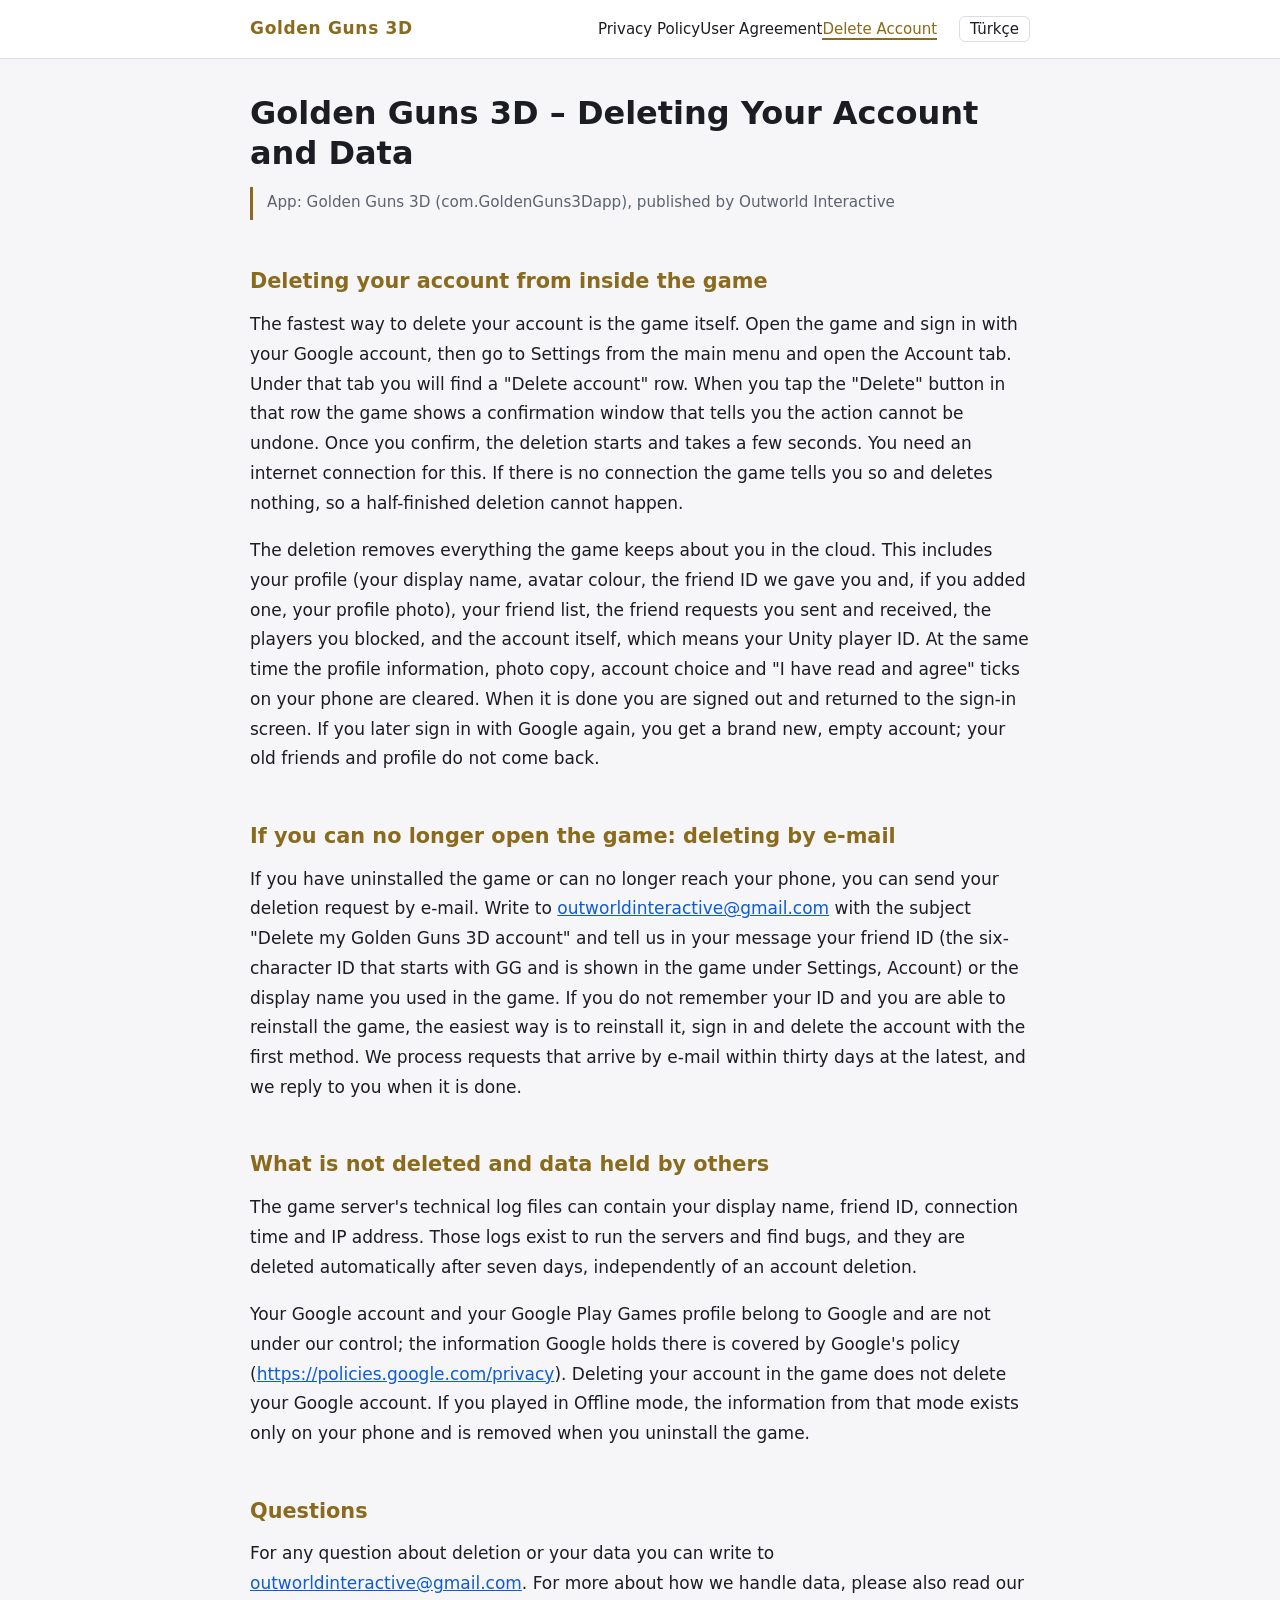
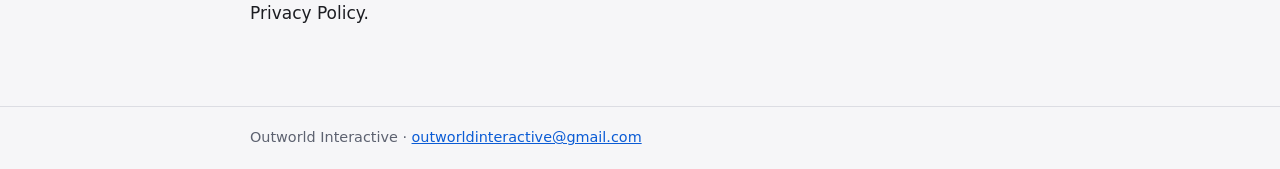
==== en/delete-account.html @ fe07d341 "Privacy policy, user agreement and account deletion pages" ====
<!doctype html>
<html lang="en">
<head>
<meta charset="utf-8">
<meta name="viewport" content="width=device-width, initial-scale=1">
<title>Golden Guns 3D – Deleting Your Account and Data</title>
<meta name="description" content="Golden Guns 3D - Delete Account">
<link rel="stylesheet" href="../style.css">
</head>
<body>
<header><div class="bar"><a class="brand" href="../index.html">Golden Guns 3D</a><nav><a href="privacy-policy.html">Privacy Policy</a><a href="user-agreement.html">User Agreement</a><a href="delete-account.html" class="on">Delete Account</a></nav><span class="lang"><a href="../tr/hesap-silme.html">Türkçe</a></span></div></header>
<main>
<h1>Golden Guns 3D – Deleting Your Account and Data</h1>
<div class="meta"><p>App: Golden Guns 3D (com.GoldenGuns3Dapp), published by Outworld Interactive</p></div>
<h2>Deleting your account from inside the game</h2>
<p>The fastest way to delete your account is the game itself. Open the game and sign in with your Google account, then go to Settings from the main menu and open the Account tab. Under that tab you will find a "Delete account" row. When you tap the "Delete" button in that row the game shows a confirmation window that tells you the action cannot be undone. Once you confirm, the deletion starts and takes a few seconds. You need an internet connection for this. If there is no connection the game tells you so and deletes nothing, so a half-finished deletion cannot happen.</p>
<p>The deletion removes everything the game keeps about you in the cloud. This includes your profile (your display name, avatar colour, the friend ID we gave you and, if you added one, your profile photo), your friend list, the friend requests you sent and received, the players you blocked, and the account itself, which means your Unity player ID. At the same time the profile information, photo copy, account choice and "I have read and agree" ticks on your phone are cleared. When it is done you are signed out and returned to the sign-in screen. If you later sign in with Google again, you get a brand new, empty account; your old friends and profile do not come back.</p>
<h2>If you can no longer open the game: deleting by e-mail</h2>
<p>If you have uninstalled the game or can no longer reach your phone, you can send your deletion request by e-mail. Write to <a href="mailto:outworldinteractive@gmail.com">outworldinteractive@gmail.com</a> with the subject "Delete my Golden Guns 3D account" and tell us in your message your friend ID (the six-character ID that starts with GG and is shown in the game under Settings, Account) or the display name you used in the game. If you do not remember your ID and you are able to reinstall the game, the easiest way is to reinstall it, sign in and delete the account with the first method. We process requests that arrive by e-mail within thirty days at the latest, and we reply to you when it is done.</p>
<h2>What is not deleted and data held by others</h2>
<p>The game server's technical log files can contain your display name, friend ID, connection time and IP address. Those logs exist to run the servers and find bugs, and they are deleted automatically after seven days, independently of an account deletion.</p>
<p>Your Google account and your Google Play Games profile belong to Google and are not under our control; the information Google holds there is covered by Google's policy (<a href="https://policies.google.com/privacy" rel="noopener">https://policies.google.com/privacy</a>). Deleting your account in the game does not delete your Google account. If you played in Offline mode, the information from that mode exists only on your phone and is removed when you uninstall the game.</p>
<h2>Questions</h2>
<p>For any question about deletion or your data you can write to <a href="mailto:outworldinteractive@gmail.com">outworldinteractive@gmail.com</a>. For more about how we handle data, please also read our Privacy Policy.</p>
</main>
<footer><div>Outworld Interactive &middot; <a href="mailto:outworldinteractive@gmail.com">outworldinteractive@gmail.com</a></div></footer>
</body>
</html>
---- style.css ----
:root { --bg:#0f1116; --card:#171a22; --text:#e9e9ee; --muted:#9aa0ae; --accent:#cba857; --link:#8fc1ff; --line:#2a2f3b; }
@media (prefers-color-scheme: light) { :root { --bg:#f6f6f8; --card:#ffffff; --text:#1c1d22; --muted:#5d6270; --accent:#8a6a1c; --link:#0b5cd5; --line:#dcdde3; } }
* { box-sizing: border-box; }
body { margin:0; background:var(--bg); color:var(--text); font:17px/1.75 system-ui, -apple-system, "Segoe UI", Roboto, Arial, sans-serif; }
header { border-bottom:1px solid var(--line); background:var(--card); }
.bar { max-width:820px; margin:0 auto; padding:14px 20px; display:flex; flex-wrap:wrap; gap:10px 22px; align-items:center; }
.brand { font-weight:700; letter-spacing:.04em; color:var(--accent); text-decoration:none; margin-right:auto; }
nav a, .lang a { color:var(--text); text-decoration:none; font-size:15px; }
nav a:hover, .lang a:hover { color:var(--accent); }
nav a.on { color:var(--accent); border-bottom:2px solid var(--accent); }
.lang a { border:1px solid var(--line); border-radius:6px; padding:3px 10px; }
main { max-width:820px; margin:0 auto; padding:34px 20px 60px; }
h1 { font-size:2rem; line-height:1.25; margin:0 0 14px; }
h2 { font-size:1.3rem; margin:2.1em 0 .5em; color:var(--accent); }
p { margin:0 0 1.05em; }
.meta { color:var(--muted); font-size:.95rem; border-left:3px solid var(--accent); padding:2px 0 2px 14px; margin:0 0 26px; }
.meta p { margin:0 0 .15em; }
a { color:var(--link); }
.cards { display:grid; gap:14px; margin-top:24px; }
.card { display:block; background:var(--card); border:1px solid var(--line); border-radius:10px; padding:16px 18px; text-decoration:none; color:var(--text); }
.card:hover { border-color:var(--accent); }
.card small { display:block; color:var(--muted); }
footer { border-top:1px solid var(--line); color:var(--muted); font-size:.9rem; }
footer div { max-width:820px; margin:0 auto; padding:18px 20px; }
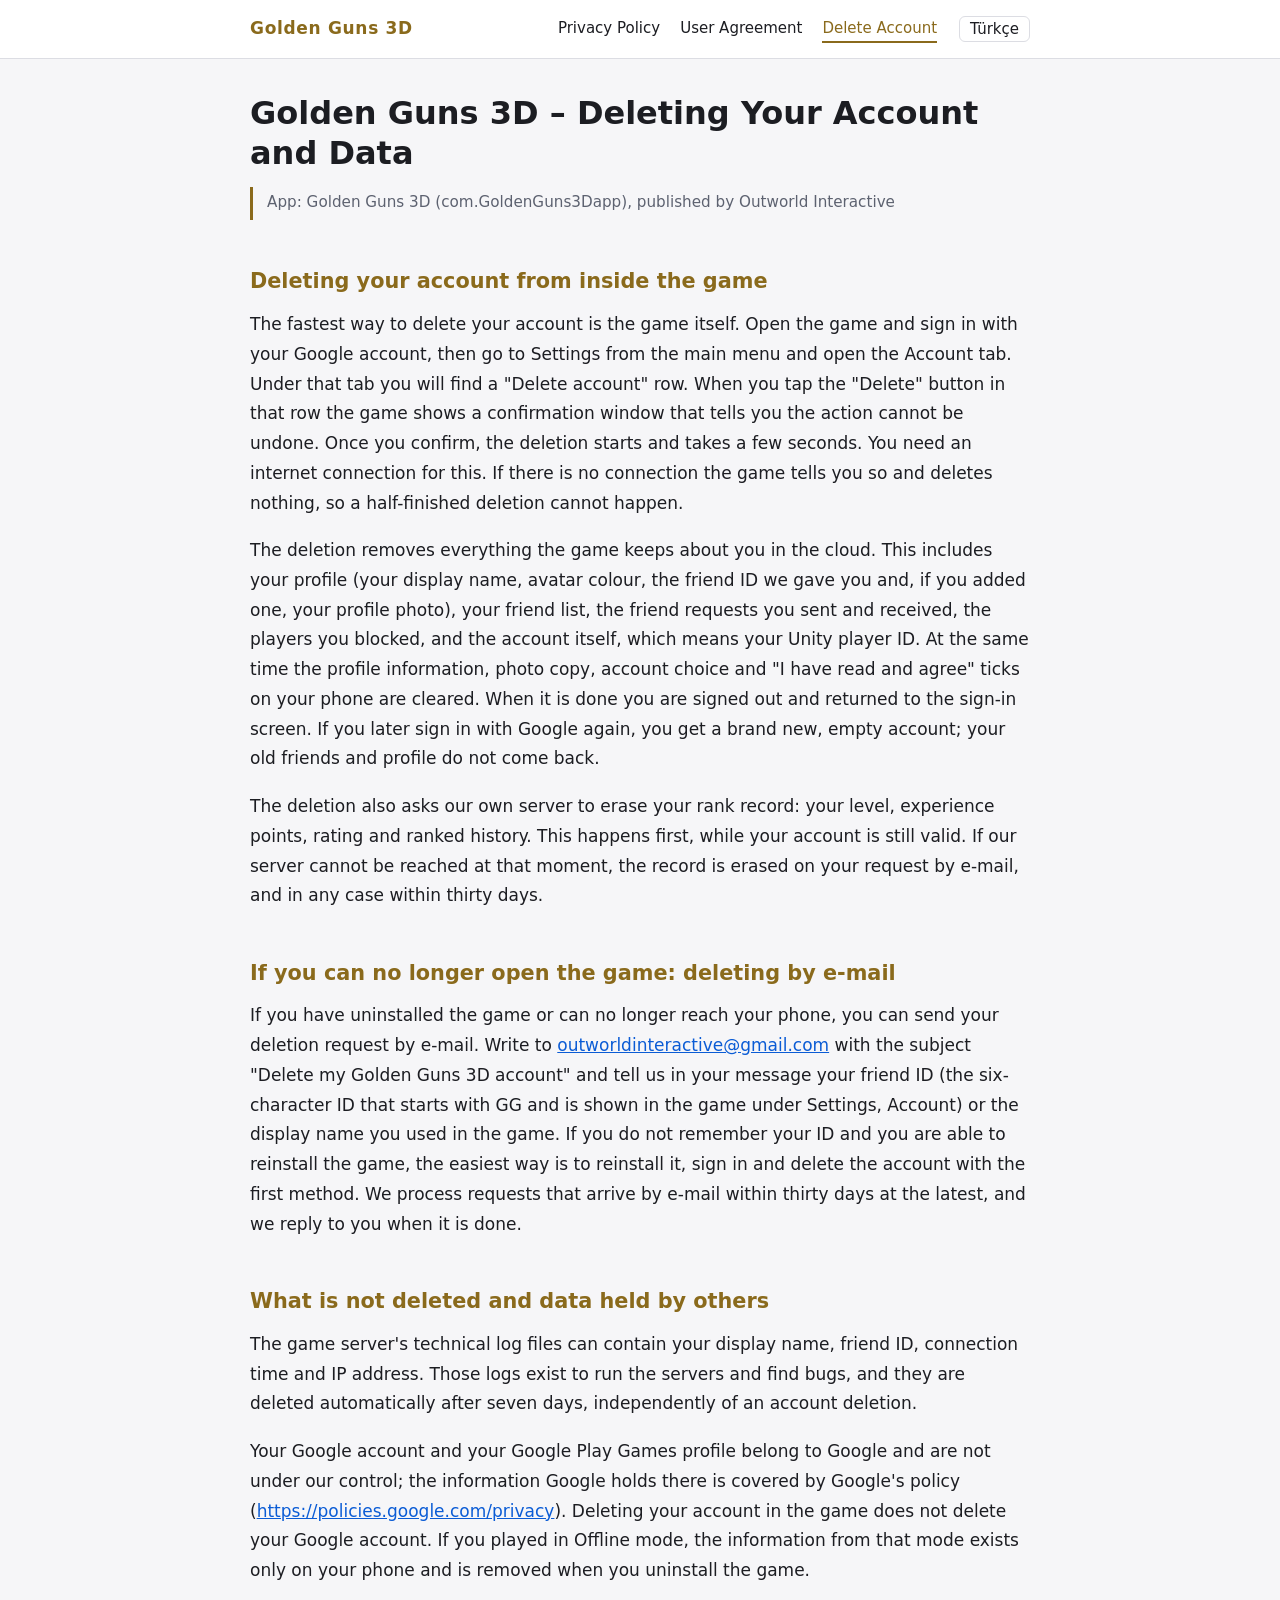
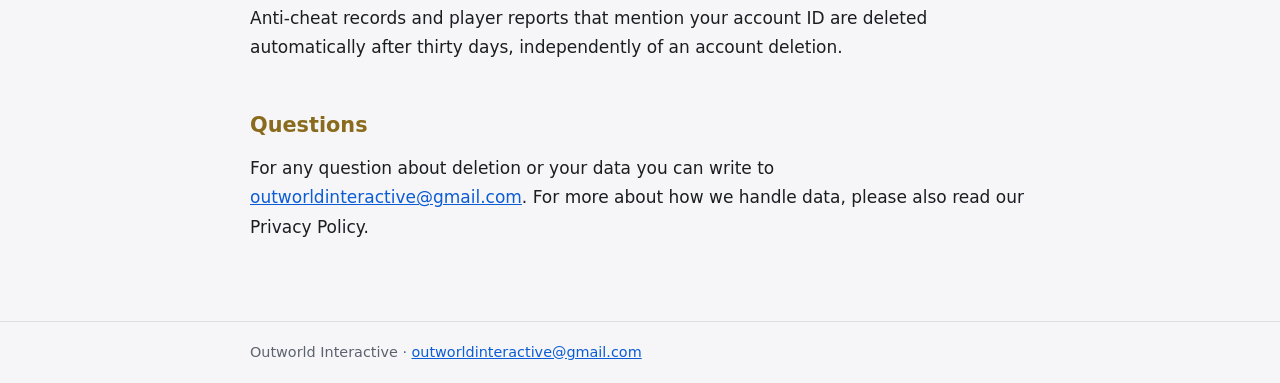
==== commit 8b6aa8fa: "Privacy policy, user agreement and account deletion pages updated (ranked play, fair play, age limit" ====
--- a/en/delete-account.html
+++ b/en/delete-account.html
@@ -15,11 +15,13 @@
 <h2>Deleting your account from inside the game</h2>
 <p>The fastest way to delete your account is the game itself. Open the game and sign in with your Google account, then go to Settings from the main menu and open the Account tab. Under that tab you will find a "Delete account" row. When you tap the "Delete" button in that row the game shows a confirmation window that tells you the action cannot be undone. Once you confirm, the deletion starts and takes a few seconds. You need an internet connection for this. If there is no connection the game tells you so and deletes nothing, so a half-finished deletion cannot happen.</p>
 <p>The deletion removes everything the game keeps about you in the cloud. This includes your profile (your display name, avatar colour, the friend ID we gave you and, if you added one, your profile photo), your friend list, the friend requests you sent and received, the players you blocked, and the account itself, which means your Unity player ID. At the same time the profile information, photo copy, account choice and "I have read and agree" ticks on your phone are cleared. When it is done you are signed out and returned to the sign-in screen. If you later sign in with Google again, you get a brand new, empty account; your old friends and profile do not come back.</p>
+<p>The deletion also asks our own server to erase your rank record: your level, experience points, rating and ranked history. This happens first, while your account is still valid. If our server cannot be reached at that moment, the record is erased on your request by e-mail, and in any case within thirty days.</p>
 <h2>If you can no longer open the game: deleting by e-mail</h2>
 <p>If you have uninstalled the game or can no longer reach your phone, you can send your deletion request by e-mail. Write to <a href="mailto:outworldinteractive@gmail.com">outworldinteractive@gmail.com</a> with the subject "Delete my Golden Guns 3D account" and tell us in your message your friend ID (the six-character ID that starts with GG and is shown in the game under Settings, Account) or the display name you used in the game. If you do not remember your ID and you are able to reinstall the game, the easiest way is to reinstall it, sign in and delete the account with the first method. We process requests that arrive by e-mail within thirty days at the latest, and we reply to you when it is done.</p>
 <h2>What is not deleted and data held by others</h2>
 <p>The game server's technical log files can contain your display name, friend ID, connection time and IP address. Those logs exist to run the servers and find bugs, and they are deleted automatically after seven days, independently of an account deletion.</p>
 <p>Your Google account and your Google Play Games profile belong to Google and are not under our control; the information Google holds there is covered by Google's policy (<a href="https://policies.google.com/privacy" rel="noopener">https://policies.google.com/privacy</a>). Deleting your account in the game does not delete your Google account. If you played in Offline mode, the information from that mode exists only on your phone and is removed when you uninstall the game.</p>
+<p>Anti-cheat records and player reports that mention your account ID are deleted automatically after thirty days, independently of an account deletion.</p>
 <h2>Questions</h2>
 <p>For any question about deletion or your data you can write to <a href="mailto:outworldinteractive@gmail.com">outworldinteractive@gmail.com</a>. For more about how we handle data, please also read our Privacy Policy.</p>
 </main>
--- a/style.css
+++ b/style.css
@@ -5,6 +5,7 @@
 header { border-bottom:1px solid var(--line); background:var(--card); }
 .bar { max-width:820px; margin:0 auto; padding:14px 20px; display:flex; flex-wrap:wrap; gap:10px 22px; align-items:center; }
 .brand { font-weight:700; letter-spacing:.04em; color:var(--accent); text-decoration:none; margin-right:auto; }
+nav { display:flex; flex-wrap:wrap; gap:6px 20px; }
 nav a, .lang a { color:var(--text); text-decoration:none; font-size:15px; }
 nav a:hover, .lang a:hover { color:var(--accent); }
 nav a.on { color:var(--accent); border-bottom:2px solid var(--accent); }
